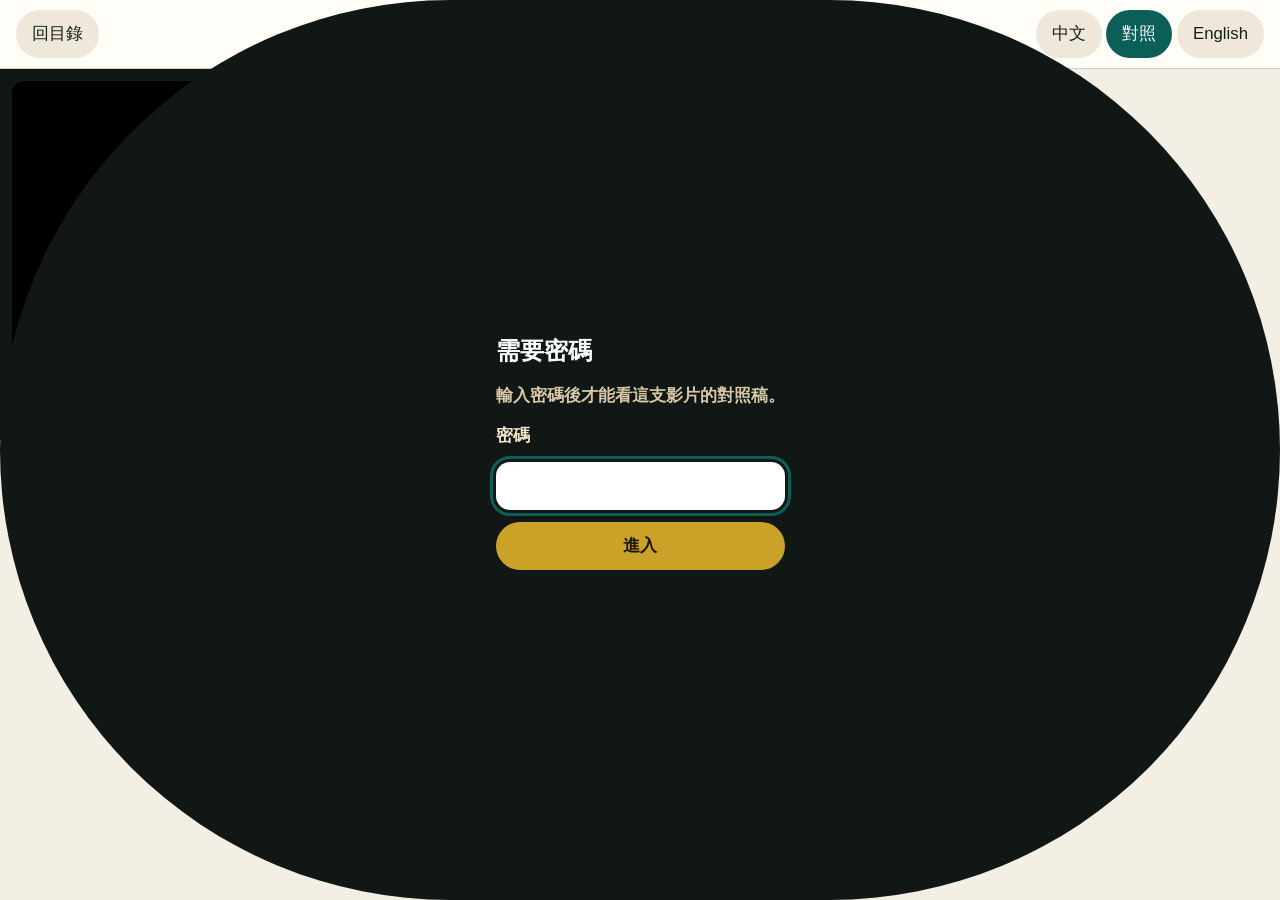
==== videos/how-the-shell-works/index.html @ 390fed0f "Add a password-gated bilingual viewer for How the Shell Works. Closes #1  Co-authored-by: Cursor <cu" ====
<!DOCTYPE html>
<html lang="zh-Hant">
<head>
  <meta charset="utf-8">
  <meta name="viewport" content="width=device-width, initial-scale=1">
  <meta name="robots" content="noindex, nofollow">
  <title>Shell 是怎麼運作的</title>
  <link rel="stylesheet" href="../../assets/styles.css?v=3">
</head>
<body data-slug="how-the-shell-works" data-youtube-id="hV3_XZXeDQo" data-lang="both">
  <div id="gate" class="open" role="dialog" aria-modal="true" aria-labelledby="gate-title">
    <form id="gate-form" class="gate-form">
      <h1 id="gate-title">需要密碼</h1>
      <p>輸入密碼後才能看這支影片的對照稿。</p>
      <label for="gate-input">密碼</label>
      <input id="gate-input" type="password" autocomplete="current-password" required>
      <button type="submit">進入</button>
      <p id="gate-err" class="gate-err" hidden>密碼不對，再試一次。</p>
    </form>
  </div>

  <header class="site-header">
    <a class="ghost" href="../../">回目錄</a>
    <div>
      <h1 id="video-title">Shell 是怎麼運作的</h1>
      <span class="meta" id="video-sub">How the Shell Works</span>
    </div>
    <div>
      <button type="button" data-lang-btn="zh">中文</button>
      <button type="button" data-lang-btn="both" aria-pressed="true">對照</button>
      <button type="button" data-lang-btn="en">English</button>
    </div>
  </header>

  <div class="layout">
    <aside class="stage">
      <div class="player-frame"><div id="player"></div></div>
      <p class="hint">點右側段落或下方章節，影片會跳到該秒數。</p>
      <nav id="chapter-nav" class="chapter-nav" aria-label="章節"></nav>
    </aside>
    <main class="transcript" id="transcript"></main>
  </div>

  <script src="../../assets/auth.js?v=2"></script>
  <script src="../../assets/player.js?v=4"></script>
  <script src="https://www.youtube.com/iframe_api"></script>
</body>
</html>
---- assets/styles.css ----
:root {
  --bg: #f4efe4;
  --ink: #172018;
  --muted: #5b665c;
  --paper: #fffdf8;
  --line: #d8d0c2;
  --teal: #0b5f56;
  --teal-ink: #06332e;
  --stage: #101714;
  --gold: #c9a227;
  --warn: #8a4b00;
  --warn-bg: #fff4e5;
  --active: #e7f4f1;
}

* { box-sizing: border-box; }

html, body {
  margin: 0;
  background: var(--bg);
  color: var(--ink);
}

body {
  font-family: "PingFang TC", "Noto Sans TC", "Hiragino Sans GB", sans-serif;
  font-size: 1.05rem;
  line-height: 1.65;
}

a { color: var(--teal); }
a:focus-visible, button:focus-visible, input:focus-visible {
  outline: 3px solid var(--teal);
  outline-offset: 3px;
}

.wrap {
  width: min(1100px, calc(100% - 32px));
  margin: 0 auto;
  padding: 28px 0 80px;
}

header h1 {
  font-size: clamp(1.7rem, 4vw, 2.3rem);
  line-height: 1.25;
  margin: 0 0 8px;
}

.lede { color: var(--muted); margin: 0 0 24px; max-width: 42rem; }

.card {
  background: var(--paper);
  border: 1px solid var(--line);
  border-radius: 16px;
  padding: 20px 22px;
  margin-bottom: 18px;
}

.list { list-style: none; margin: 0; padding: 0; display: grid; gap: 10px; }

.row {
  display: grid;
  grid-template-columns: 1fr auto;
  gap: 12px;
  align-items: center;
  padding: 14px 16px;
  border: 1px solid var(--line);
  border-radius: 14px;
  background: #fff;
}

.meta { display: block; color: var(--muted); font-size: 0.95rem; }

.open, .ghost, .chip, header button, .gate-form button {
  display: inline-flex;
  align-items: center;
  justify-content: center;
  min-height: 48px;
  min-width: 48px;
  padding: 10px 16px;
  border-radius: 999px;
  border: 0;
  font: inherit;
  cursor: pointer;
  text-decoration: none;
}

.open {
  background: var(--teal);
  color: #fff;
  font-weight: 700;
}

.open:hover { background: var(--teal-ink); }

.ghost {
  background: #efe8da;
  color: var(--ink);
}

.site-header button {
  background: #efe8da;
  color: var(--ink);
}

.site-header button[aria-pressed="true"] {
  background: var(--teal);
  color: #fff;
}

#gate {
  position: fixed;
  inset: 0;
  background: #101714;
  color: #f2e4c8;
  display: none;
  place-items: center;
  z-index: 50;
  padding: 24px;
}

#gate.open { display: grid; }

.gate-form {
  display: grid;
  gap: 12px;
  width: min(380px, 100%);
}

.gate-form h1 { margin: 0; font-size: 1.5rem; color: #fff; }

.gate-form p { margin: 0; color: #d5c7a8; }

.gate-form input {
  font: inherit;
  min-height: 48px;
  border-radius: 14px;
  border: 0;
  padding: 0 14px;
}

.gate-form button {
  background: var(--gold);
  color: #1b1404;
  font-weight: 700;
}

.gate-err { color: #ffb4a2; margin: 0; }

.site-header {
  display: flex;
  gap: 10px;
  align-items: center;
  justify-content: space-between;
  padding: 10px 16px;
  background: var(--paper);
  border-bottom: 1px solid var(--line);
  position: sticky;
  top: 0;
  z-index: 10;
}

.site-header h1 {
  font-size: 1.05rem;
  margin: 0;
}

.layout {
  display: grid;
  grid-template-columns: minmax(280px, 44%) minmax(0, 1fr);
  min-height: calc(100vh - 69px);
  height: calc(100vh - 69px);
}

.stage {
  background: var(--stage);
  padding: 12px;
  position: sticky;
  top: 69px;
  align-self: start;
  display: grid;
  gap: 10px;
}

.player-frame {
  position: relative;
  width: 100%;
  aspect-ratio: 16 / 9;
  background: #000;
  border-radius: 12px;
  overflow: hidden;
}

.player-frame iframe { width: 100%; height: 100%; border: 0; }

.chapter-nav {
  display: flex;
  flex-wrap: wrap;
  gap: 8px;
}

.chip {
  background: #24332c;
  color: #e7f4f1;
  white-space: nowrap;
  min-height: 40px;
}

.chip[aria-current="true"] {
  background: var(--gold);
  color: #1b1404;
}

.hint { color: #b7c4bb; font-size: 0.9rem; margin: 0; }

.transcript {
  padding: 18px 18px 80px;
  overflow-y: auto;
  height: calc(100vh - 69px);
}

.section {
  margin: 0 0 28px;
}

.section h2 {
  margin: 0 0 12px;
  font-size: 1.15rem;
}

.para {
  width: 100%;
  text-align: left;
  border: 1px solid transparent;
  background: var(--paper);
  border-radius: 14px;
  padding: 12px 14px;
  margin: 0 0 10px;
  cursor: pointer;
}

.para:hover { border-color: var(--line); }

.para.active {
  background: var(--active);
  border-color: #9ec9c2;
}

.time {
  font-variant-numeric: tabular-nums;
  color: var(--teal);
  font-weight: 700;
  font-size: 0.92rem;
}

.zh { margin: 4px 0 6px; font-size: 1.12rem; }

.en {
  margin: 0;
  color: var(--muted);
  font-size: 0.95rem;
  font-family: ui-monospace, "SF Mono", "Menlo", monospace;
  white-space: pre-wrap;
}

body[data-lang="zh"] .en { display: none; }
body[data-lang="en"] .zh { display: none; }

footer.note {
  margin-top: 24px;
  color: var(--muted);
  font-size: 0.92rem;
}

@media (max-width: 900px) {
  .layout { grid-template-columns: 1fr; height: auto; }
  .stage {
    position: sticky;
    top: 61px;
    height: auto;
    z-index: 8;
  }
  .transcript { height: auto; overflow: visible; }
  .row { grid-template-columns: 1fr; }
  .open { justify-self: start; }
}
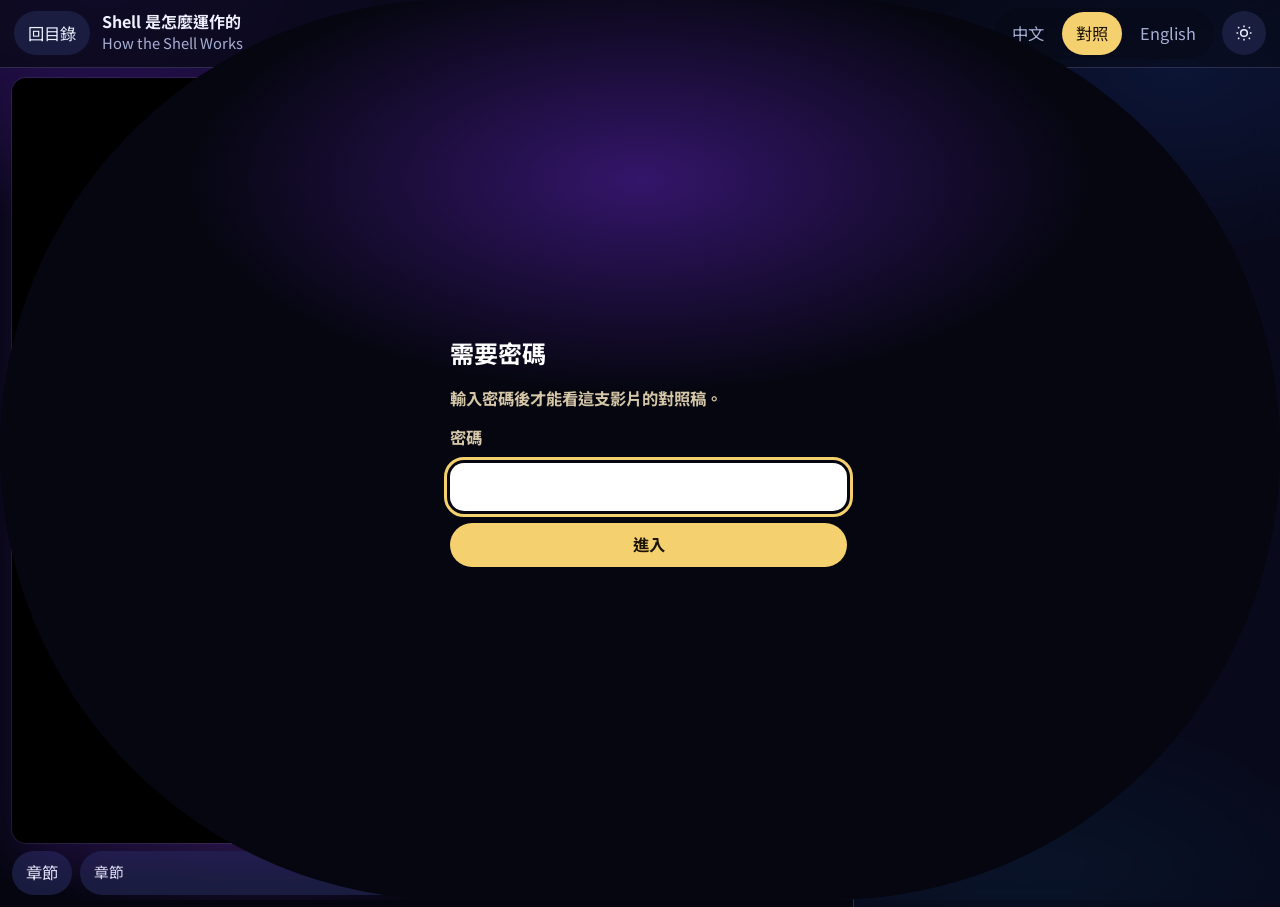
==== commit 1e07d04c: "Enlarge the video pane and add a galaxy dark theme. Makes chapters collapsible and keeps the transcr" ====
--- a/videos/how-the-shell-works/index.html
+++ b/videos/how-the-shell-works/index.html
@@ -1,13 +1,18 @@
 <!DOCTYPE html>
-<html lang="zh-Hant">
+<html lang="zh-Hant" data-theme="dark">
 <head>
   <meta charset="utf-8">
   <meta name="viewport" content="width=device-width, initial-scale=1">
   <meta name="robots" content="noindex, nofollow">
   <title>Shell 是怎麼運作的</title>
-  <link rel="stylesheet" href="../../assets/styles.css?v=3">
+  <script>
+    document.documentElement.dataset.theme =
+      localStorage.getItem("video-transcripts-theme") === "light" ? "light" : "dark";
+  </script>
+  <link rel="stylesheet" href="../../assets/styles.css?v=6">
 </head>
 <body data-slug="how-the-shell-works" data-youtube-id="hV3_XZXeDQo" data-lang="both">
+  <div class="starfield" aria-hidden="true"></div>
   <div id="gate" class="open" role="dialog" aria-modal="true" aria-labelledby="gate-title">
     <form id="gate-form" class="gate-form">
       <h1 id="gate-title">需要密碼</h1>
@@ -25,24 +30,41 @@
       <h1 id="video-title">Shell 是怎麼運作的</h1>
       <span class="meta" id="video-sub">How the Shell Works</span>
     </div>
-    <div>
-      <button type="button" data-lang-btn="zh">中文</button>
-      <button type="button" data-lang-btn="both" aria-pressed="true">對照</button>
-      <button type="button" data-lang-btn="en">English</button>
+    <div class="header-actions">
+      <div class="seg" role="group" aria-label="逐字稿語言">
+        <button type="button" data-lang-btn="zh">中文</button>
+        <button type="button" data-lang-btn="both" aria-pressed="true">對照</button>
+        <button type="button" data-lang-btn="en">English</button>
+      </div>
+      <button type="button" class="icon-btn" id="theme-toggle" aria-pressed="true" aria-label="切換為淺色模式" title="淺色模式">
+        <svg class="icon-sun" viewBox="0 0 24 24" aria-hidden="true">
+          <path d="M12 3v2M12 19v2M5 12H3M21 12h-2M6.3 6.3 4.9 4.9M19.1 19.1l-1.4-1.4M17.7 6.3l1.4-1.4M4.9 19.1l1.4-1.4"/>
+          <circle cx="12" cy="12" r="4"/>
+        </svg>
+        <svg class="icon-moon" viewBox="0 0 24 24" aria-hidden="true">
+          <path d="M21 14.3A8.4 8.4 0 1 1 9.7 3 7 7 0 0 0 21 14.3z"/>
+        </svg>
+      </button>
     </div>
   </header>
 
   <div class="layout">
     <aside class="stage">
       <div class="player-frame"><div id="player"></div></div>
-      <p class="hint">點右側段落或下方章節，影片會跳到該秒數。</p>
-      <nav id="chapter-nav" class="chapter-nav" aria-label="章節"></nav>
+      <div class="chapter-dock">
+        <div class="chapter-bar">
+          <button type="button" class="chapter-toggle" id="chapter-toggle" aria-expanded="false" aria-controls="chapter-nav">章節</button>
+          <div class="chapter-now" id="chapter-now">章節</div>
+        </div>
+        <nav id="chapter-nav" class="chapter-nav" aria-label="章節" hidden></nav>
+      </div>
     </aside>
     <main class="transcript" id="transcript"></main>
   </div>
 
+  <script src="../../assets/theme.js?v=5"></script>
   <script src="../../assets/auth.js?v=2"></script>
-  <script src="../../assets/player.js?v=4"></script>
+  <script src="../../assets/player.js?v=5"></script>
   <script src="https://www.youtube.com/iframe_api"></script>
 </body>
 </html>
--- a/assets/styles.css
+++ b/assets/styles.css
@@ -1,40 +1,119 @@
-:root {
-  --bg: #f4efe4;
-  --ink: #172018;
-  --muted: #5b665c;
+@import url("https://fonts.googleapis.com/css2?family=Noto+Sans+TC:wght@400;500;700&family=Space+Grotesk:wght@400;500;600&display=swap");
+
+:root,
+html[data-theme="light"] {
+  --bg: #f3efe6;
+  --ink: #1b1a24;
+  --muted: #5c5868;
   --paper: #fffdf8;
-  --line: #d8d0c2;
-  --teal: #0b5f56;
-  --teal-ink: #06332e;
-  --stage: #101714;
+  --line: #d9d2c6;
+  --teal: #4f46e5;
+  --teal-ink: #312e81;
+  --stage: #11121c;
   --gold: #c9a227;
   --warn: #8a4b00;
-  --warn-bg: #fff4e5;
-  --active: #e7f4f1;
+  --active: #ece7ff;
+  --chip: #2a3144;
+  --chip-ink: #eef1ff;
+  --header: rgba(255, 253, 248, 0.92);
+  --star-opacity: 0;
+  --nebula: none;
+  --glass: #fffdf8;
+  --focus: #4f46e5;
+}
+
+html[data-theme="dark"] {
+  --bg: #05060f;
+  --ink: #eef0ff;
+  --muted: #a8b0d4;
+  --paper: rgba(16, 18, 42, 0.72);
+  --line: rgba(186, 176, 255, 0.2);
+  --teal: #9ae6ff;
+  --teal-ink: #c4b5fd;
+  --stage: transparent;
+  --gold: #f5d06f;
+  --warn: #ffb4a2;
+  --active: rgba(124, 77, 255, 0.28);
+  --chip: rgba(28, 32, 68, 0.88);
+  --chip-ink: #eef0ff;
+  --header: rgba(8, 10, 24, 0.78);
+  --star-opacity: 1;
+  --nebula:
+    radial-gradient(ellipse 70% 45% at 8% 0%, rgba(109, 40, 217, 0.38), transparent 55%),
+    radial-gradient(ellipse 55% 40% at 92% 8%, rgba(37, 99, 235, 0.32), transparent 50%),
+    radial-gradient(ellipse 50% 40% at 80% 100%, rgba(14, 165, 233, 0.18), transparent 55%),
+    radial-gradient(ellipse 40% 30% at 20% 90%, rgba(168, 85, 247, 0.18), transparent 50%);
+  --glass: rgba(12, 14, 36, 0.62);
+  --focus: #f5d06f;
 }
 
 * { box-sizing: border-box; }
 
 html, body {
   margin: 0;
+  min-height: 100%;
   background: var(--bg);
   color: var(--ink);
 }
 
 body {
-  font-family: "PingFang TC", "Noto Sans TC", "Hiragino Sans GB", sans-serif;
-  font-size: 1.05rem;
+  font-family: "Noto Sans TC", "PingFang TC", "Hiragino Sans GB", sans-serif;
+  font-size: 1.02rem;
   line-height: 1.65;
+  position: relative;
+}
+
+body::before {
+  content: "";
+  position: fixed;
+  inset: 0;
+  z-index: 0;
+  pointer-events: none;
+  background: var(--nebula);
+}
+
+.starfield {
+  position: fixed;
+  inset: 0;
+  z-index: 0;
+  pointer-events: none;
+  opacity: var(--star-opacity);
+  background-image:
+    radial-gradient(1px 1px at 12% 18%, rgba(255,255,255,.9), transparent),
+    radial-gradient(1px 1px at 28% 72%, rgba(255,255,255,.55), transparent),
+    radial-gradient(1.5px 1.5px at 63% 22%, rgba(255,255,255,.85), transparent),
+    radial-gradient(1px 1px at 81% 58%, rgba(210,230,255,.7), transparent),
+    radial-gradient(1px 1px at 47% 41%, rgba(255,255,255,.45), transparent),
+    radial-gradient(1.8px 1.8px at 91% 14%, #f5d06f, transparent),
+    radial-gradient(1px 1px at 7% 88%, rgba(154,230,255,.7), transparent),
+    radial-gradient(1px 1px at 73% 91%, rgba(255,255,255,.4), transparent);
+  background-size: 100% 100%;
+}
+
+@media (prefers-reduced-motion: no-preference) {
+  html[data-theme="dark"] .starfield {
+    animation: drift 80s linear infinite;
+  }
+}
+
+@keyframes drift {
+  from { transform: translate3d(0, 0, 0); }
+  to { transform: translate3d(-2%, -1%, 0); }
+}
+
+.wrap, .site-header, .layout, #gate, #app {
+  position: relative;
+  z-index: 1;
 }
 
 a { color: var(--teal); }
 a:focus-visible, button:focus-visible, input:focus-visible {
-  outline: 3px solid var(--teal);
+  outline: 3px solid var(--focus);
   outline-offset: 3px;
 }
 
 .wrap {
-  width: min(1100px, calc(100% - 32px));
+  width: min(960px, calc(100% - 32px));
   margin: 0 auto;
   padding: 28px 0 80px;
 }
@@ -48,11 +127,12 @@
 .lede { color: var(--muted); margin: 0 0 24px; max-width: 42rem; }
 
 .card {
-  background: var(--paper);
+  background: var(--glass);
   border: 1px solid var(--line);
-  border-radius: 16px;
+  border-radius: 18px;
   padding: 20px 22px;
   margin-bottom: 18px;
+  backdrop-filter: blur(16px);
 }
 
 .list { list-style: none; margin: 0; padding: 0; display: grid; gap: 10px; }
@@ -65,52 +145,78 @@
   padding: 14px 16px;
   border: 1px solid var(--line);
   border-radius: 14px;
-  background: #fff;
-}
-
-.meta { display: block; color: var(--muted); font-size: 0.95rem; }
-
-.open, .ghost, .chip, header button, .gate-form button {
+  background: var(--paper);
+}
+
+.meta { display: block; color: var(--muted); font-size: 0.92rem; }
+
+.open, .ghost, .chip, .icon-btn, .seg button, .gate-form button, .chapter-toggle {
   display: inline-flex;
   align-items: center;
   justify-content: center;
-  min-height: 48px;
-  min-width: 48px;
-  padding: 10px 16px;
+  min-height: 44px;
+  min-width: 44px;
+  padding: 8px 14px;
   border-radius: 999px;
   border: 0;
   font: inherit;
   cursor: pointer;
   text-decoration: none;
+  transition: background 180ms ease, color 180ms ease, transform 180ms ease;
 }
 
 .open {
-  background: var(--teal);
+  background: linear-gradient(135deg, #7c3aed, #2563eb);
   color: #fff;
   font-weight: 700;
 }
 
-.open:hover { background: var(--teal-ink); }
-
-.ghost {
+.open:hover { filter: brightness(1.08); }
+
+.ghost, .icon-btn, .chapter-toggle {
+  background: var(--chip);
+  color: var(--chip-ink);
+}
+
+html[data-theme="light"] .ghost,
+html[data-theme="light"] .icon-btn,
+html[data-theme="light"] .chapter-toggle {
   background: #efe8da;
   color: var(--ink);
 }
 
-.site-header button {
-  background: #efe8da;
-  color: var(--ink);
-}
-
-.site-header button[aria-pressed="true"] {
-  background: var(--teal);
-  color: #fff;
+.icon-btn {
+  width: 44px;
+  padding: 0;
+}
+
+.icon-btn svg { width: 20px; height: 20px; fill: none; stroke: currentColor; stroke-width: 1.8; }
+
+.seg {
+  display: flex;
+  gap: 4px;
+  padding: 4px;
+  border-radius: 999px;
+  background: rgba(0,0,0,.18);
+}
+
+.seg button {
+  min-height: 40px;
+  background: transparent;
+  color: var(--muted);
+}
+
+.seg button[aria-pressed="true"] {
+  background: var(--gold);
+  color: #1b1404;
 }
 
 #gate {
   position: fixed;
   inset: 0;
-  background: #101714;
+  background:
+    radial-gradient(ellipse 60% 40% at 50% 20%, rgba(109, 40, 217, 0.45), transparent 60%),
+    #05060f;
   color: #f2e4c8;
   display: none;
   place-items: center;
@@ -127,9 +233,8 @@
 }
 
 .gate-form h1 { margin: 0; font-size: 1.5rem; color: #fff; }
-
 .gate-form p { margin: 0; color: #d5c7a8; }
-
+.gate-form label { color: #d5c7a8; }
 .gate-form input {
   font: inherit;
   min-height: 48px;
@@ -137,72 +242,124 @@
   border: 0;
   padding: 0 14px;
 }
-
 .gate-form button {
   background: var(--gold);
   color: #1b1404;
   font-weight: 700;
 }
-
 .gate-err { color: #ffb4a2; margin: 0; }
 
 .site-header {
-  display: flex;
-  gap: 10px;
-  align-items: center;
-  justify-content: space-between;
-  padding: 10px 16px;
-  background: var(--paper);
+  display: grid;
+  grid-template-columns: auto minmax(0, 1fr) auto;
+  gap: 12px;
+  align-items: center;
+  padding: 8px 14px;
+  background: var(--header);
   border-bottom: 1px solid var(--line);
   position: sticky;
   top: 0;
   z-index: 10;
+  backdrop-filter: blur(18px);
 }
 
 .site-header h1 {
-  font-size: 1.05rem;
+  font-size: 1rem;
   margin: 0;
+  white-space: nowrap;
+  overflow: hidden;
+  text-overflow: ellipsis;
+}
+
+.header-actions {
+  display: flex;
+  gap: 8px;
+  align-items: center;
 }
 
 .layout {
   display: grid;
-  grid-template-columns: minmax(280px, 44%) minmax(0, 1fr);
-  min-height: calc(100vh - 69px);
-  height: calc(100vh - 69px);
+  grid-template-columns: minmax(0, 2fr) minmax(280px, 1fr);
+  height: calc(100vh - 61px);
 }
 
 .stage {
   background: var(--stage);
-  padding: 12px;
-  position: sticky;
-  top: 69px;
-  align-self: start;
-  display: grid;
-  gap: 10px;
+  padding: 10px 12px 12px;
+  display: grid;
+  grid-template-rows: minmax(0, 1fr) auto;
+  gap: 8px;
+  min-width: 0;
 }
 
 .player-frame {
   position: relative;
   width: 100%;
-  aspect-ratio: 16 / 9;
+  height: 100%;
+  min-height: 220px;
   background: #000;
-  border-radius: 12px;
+  border-radius: 14px;
   overflow: hidden;
-}
-
-.player-frame iframe { width: 100%; height: 100%; border: 0; }
+  box-shadow: 0 0 0 1px rgba(255,255,255,.08), 0 18px 50px rgba(76, 29, 149, 0.28);
+}
+
+.player-frame iframe,
+.player-frame > div {
+  position: absolute;
+  inset: 0;
+  width: 100% !important;
+  height: 100% !important;
+  border: 0;
+}
+
+.icon-moon, .icon-sun { display: none; }
+html[data-theme="dark"] .icon-sun { display: block; }
+html[data-theme="light"] .icon-moon { display: block; }
+
+.chapter-dock {
+  display: grid;
+  gap: 8px;
+}
+
+.chapter-bar {
+  display: grid;
+  grid-template-columns: auto minmax(0, 1fr);
+  gap: 8px;
+  align-items: center;
+}
+
+.chapter-now {
+  min-height: 44px;
+  display: flex;
+  align-items: center;
+  padding: 0 14px;
+  border-radius: 999px;
+  background: var(--chip);
+  color: var(--chip-ink);
+  font-family: "Space Grotesk", "Noto Sans TC", sans-serif;
+  font-size: 0.92rem;
+  overflow: hidden;
+  text-overflow: ellipsis;
+  white-space: nowrap;
+}
 
 .chapter-nav {
+  display: none;
+  flex-wrap: wrap;
+  gap: 6px;
+}
+
+.chapter-dock.open .chapter-nav {
   display: flex;
-  flex-wrap: wrap;
-  gap: 8px;
 }
 
 .chip {
-  background: #24332c;
-  color: #e7f4f1;
+  background: var(--chip);
+  color: var(--chip-ink);
   white-space: nowrap;
-  min-height: 40px;
+  min-height: 36px;
+  font-size: 0.88rem;
+  padding: 6px 12px;
 }
 
 .chip[aria-current="true"] {
@@ -210,21 +367,21 @@
   color: #1b1404;
 }
 
-.hint { color: #b7c4bb; font-size: 0.9rem; margin: 0; }
-
 .transcript {
-  padding: 18px 18px 80px;
+  padding: 12px 14px 48px;
   overflow-y: auto;
-  height: calc(100vh - 69px);
-}
-
-.section {
-  margin: 0 0 28px;
-}
+  height: calc(100vh - 61px);
+  background: var(--glass);
+  border-left: 1px solid var(--line);
+  backdrop-filter: blur(18px);
+}
+
+.section { margin: 0 0 22px; }
 
 .section h2 {
-  margin: 0 0 12px;
-  font-size: 1.15rem;
+  margin: 0 0 10px;
+  font-size: 1rem;
+  letter-spacing: 0.01em;
 }
 
 .para {
@@ -232,33 +389,37 @@
   text-align: left;
   border: 1px solid transparent;
   background: var(--paper);
-  border-radius: 14px;
-  padding: 12px 14px;
-  margin: 0 0 10px;
+  border-radius: 12px;
+  padding: 10px 12px;
+  margin: 0 0 8px;
   cursor: pointer;
+  color: inherit;
+  font: inherit;
 }
 
 .para:hover { border-color: var(--line); }
 
 .para.active {
   background: var(--active);
-  border-color: #9ec9c2;
+  border-color: rgba(245, 208, 111, 0.55);
+  box-shadow: 0 0 0 1px rgba(245, 208, 111, 0.25);
 }
 
 .time {
+  font-family: "Space Grotesk", ui-monospace, sans-serif;
   font-variant-numeric: tabular-nums;
   color: var(--teal);
-  font-weight: 700;
-  font-size: 0.92rem;
-}
-
-.zh { margin: 4px 0 6px; font-size: 1.12rem; }
+  font-weight: 600;
+  font-size: 0.86rem;
+}
+
+.zh { margin: 4px 0 6px; font-size: 1.02rem; }
 
 .en {
   margin: 0;
   color: var(--muted);
-  font-size: 0.95rem;
-  font-family: ui-monospace, "SF Mono", "Menlo", monospace;
+  font-size: 0.86rem;
+  font-family: "Space Grotesk", ui-monospace, "SF Mono", sans-serif;
   white-space: pre-wrap;
 }
 
@@ -271,15 +432,37 @@
   font-size: 0.92rem;
 }
 
-@media (max-width: 900px) {
-  .layout { grid-template-columns: 1fr; height: auto; }
+.catalog-top {
+  display: flex;
+  justify-content: flex-end;
+  margin-bottom: 12px;
+}
+
+@media (max-width: 960px) {
+  .layout {
+    grid-template-columns: 1fr;
+    height: auto;
+  }
   .stage {
     position: sticky;
-    top: 61px;
+    top: 57px;
+    z-index: 8;
+    grid-template-rows: auto auto;
+  }
+  .player-frame {
+    aspect-ratio: 16 / 9;
     height: auto;
-    z-index: 8;
-  }
-  .transcript { height: auto; overflow: visible; }
+  }
+  .transcript {
+    height: auto;
+    overflow: visible;
+    border-left: 0;
+    border-top: 1px solid var(--line);
+  }
+  .site-header {
+    grid-template-columns: auto minmax(0, 1fr);
+  }
+  .header-actions { grid-column: 1 / -1; justify-content: flex-end; }
   .row { grid-template-columns: 1fr; }
   .open { justify-self: start; }
 }
